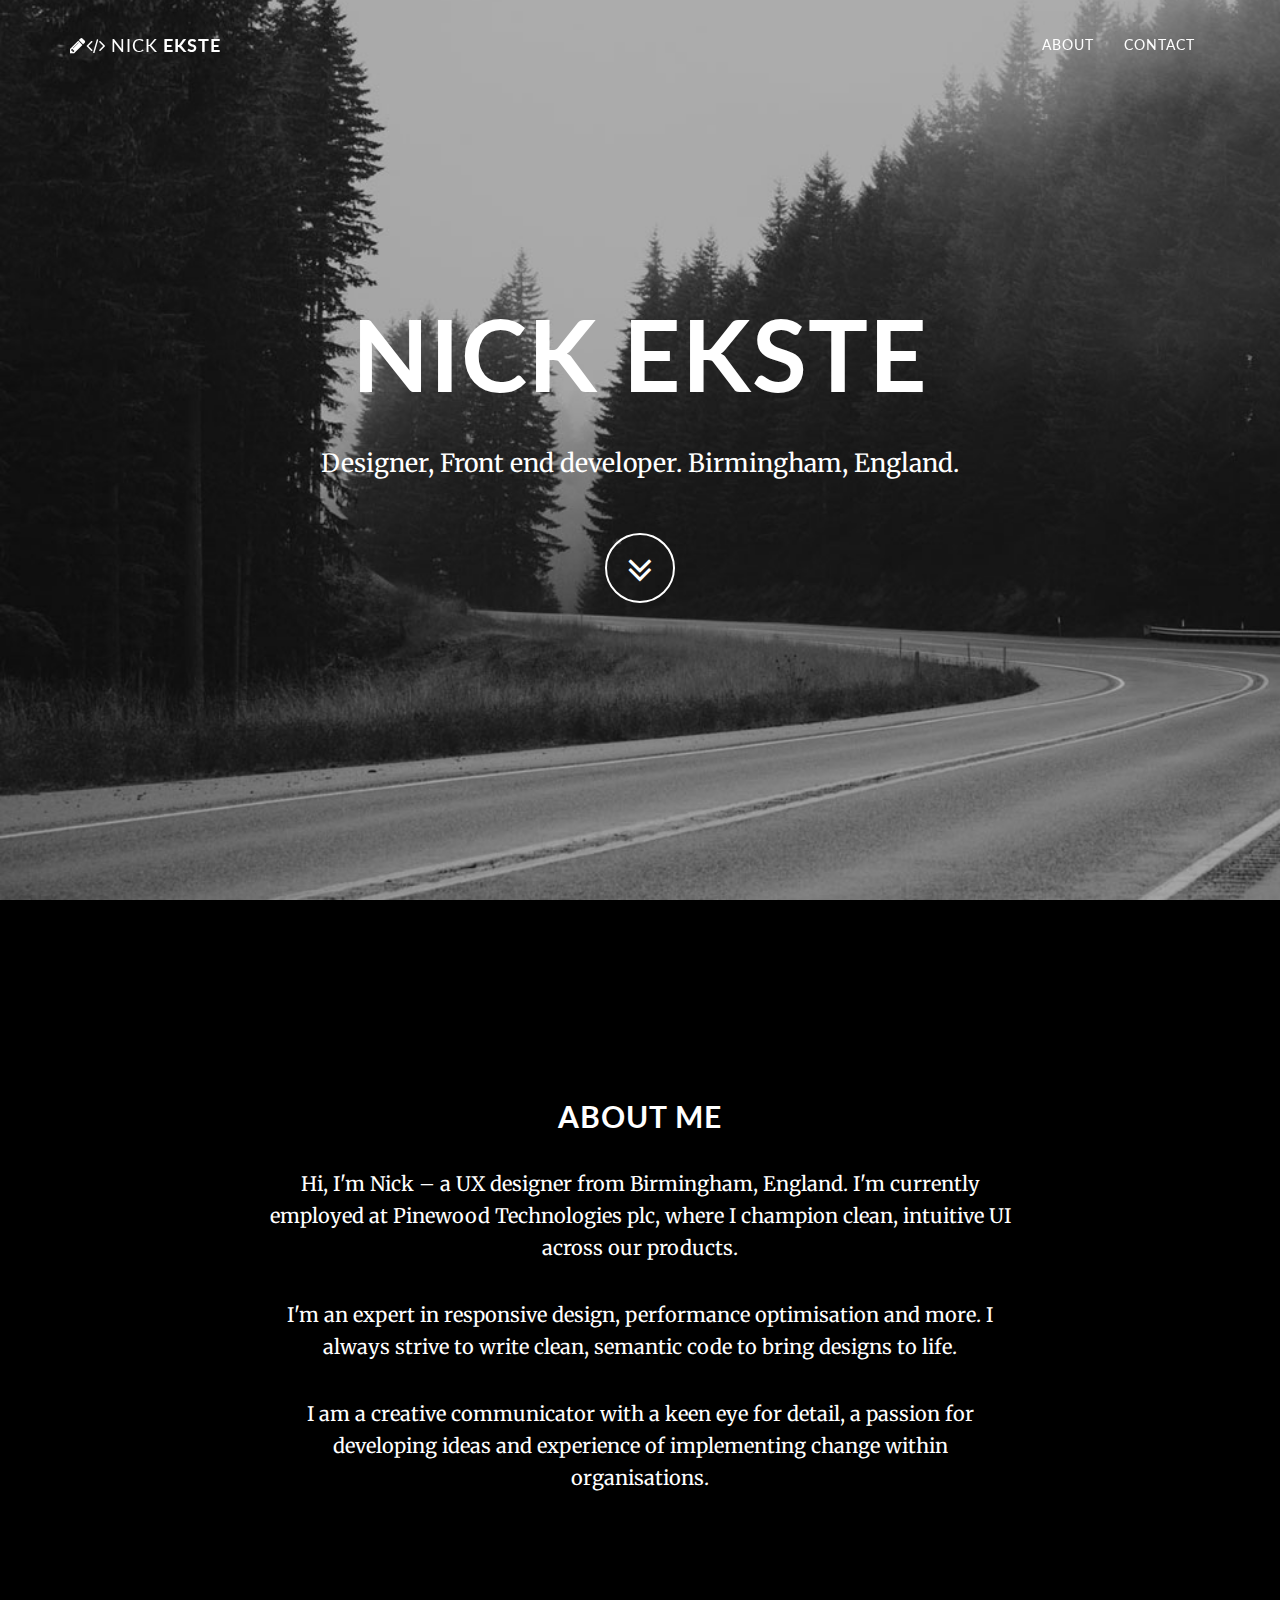
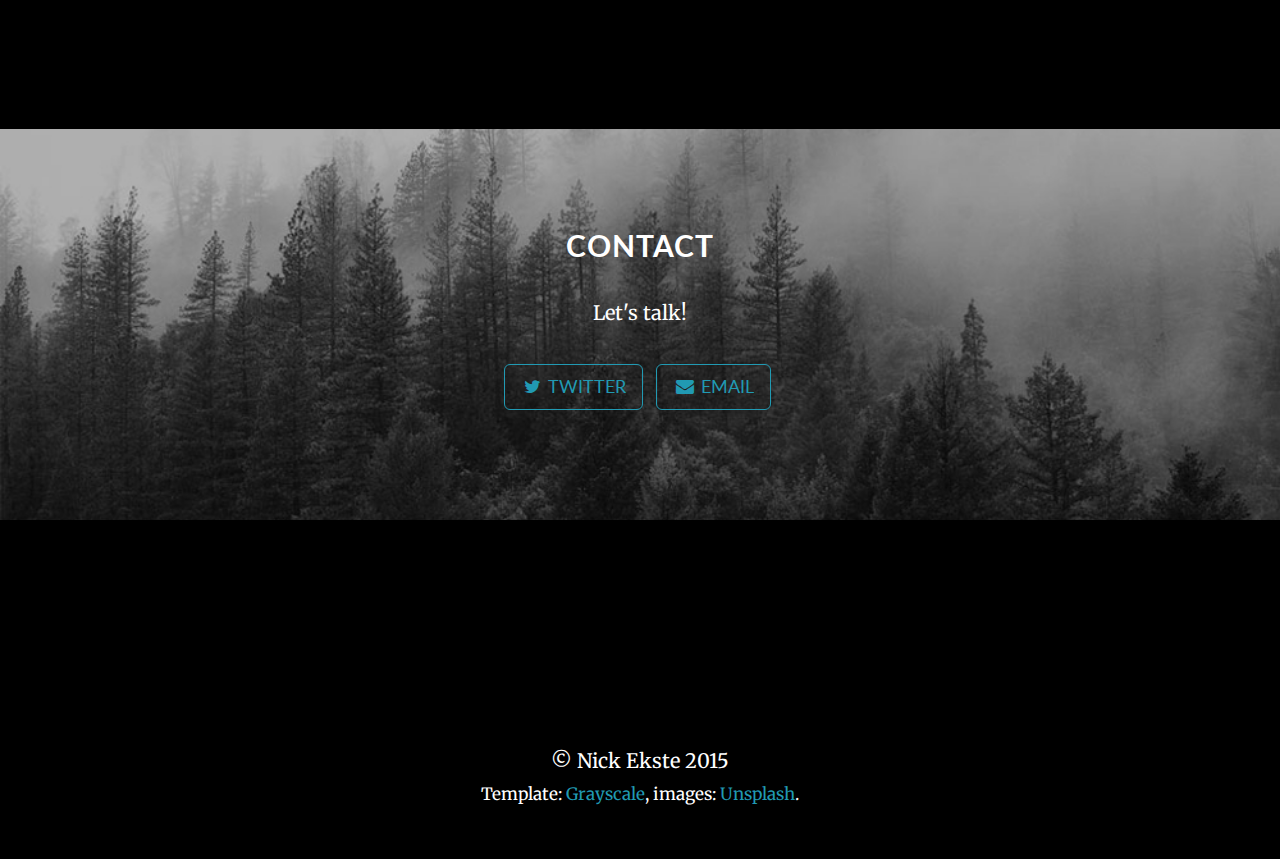
==== index.html @ 67f65b8c "Removed acronyms" ====
<!DOCTYPE html>
<html lang="en">
  <head>
    <meta charset="utf-8">
    <meta http-equiv="X-UA-Compatible" content="IE=edge">
    <meta name="viewport" content="width=device-width, initial-scale=1">
    <title>Nick Ekste - Designer, Front end developer</title>

    <!-- Bootstrap -->
    <link href="assets/stylesheets/main.css" rel="stylesheet">

    <!-- Typography -->
    <link href='//fonts.googleapis.com/css?family=Lato:400,400italic|Merriweather:400,400italic,700' rel='stylesheet' type='text/css'>

    <!-- Favicons -->
    <link rel="apple-touch-icon" sizes="57x57" href="apple-touch-icon-57x57.png">
    <link rel="apple-touch-icon" sizes="60x60" href="apple-touch-icon-60x60.png">
    <link rel="apple-touch-icon" sizes="72x72" href="apple-touch-icon-72x72.png">
    <link rel="apple-touch-icon" sizes="76x76" href="apple-touch-icon-76x76.png">
    <link rel="apple-touch-icon" sizes="114x114" href="apple-touch-icon-114x114.png">
    <link rel="apple-touch-icon" sizes="120x120" href="apple-touch-icon-120x120.png">
    <link rel="apple-touch-icon" sizes="144x144" href="apple-touch-icon-144x144.png">
    <link rel="apple-touch-icon" sizes="152x152" href="apple-touch-icon-152x152.png">
    <link rel="apple-touch-icon" sizes="180x180" href="apple-touch-icon-180x180.png">
    <link rel="icon" type="image/png" href="favicon-32x32.png" sizes="32x32">
    <link rel="icon" type="image/png" href="favicon-194x194.png" sizes="194x194">
    <link rel="icon" type="image/png" href="favicon-96x96.png" sizes="96x96">
    <link rel="icon" type="image/png" href="android-chrome-192x192.png" sizes="192x192">
    <link rel="icon" type="image/png" href="favicon-16x16.png" sizes="16x16">
    <link rel="manifest" href="manifest.json">
    <meta name="msapplication-TileColor" content="#000000">
    <meta name="msapplication-TileImage" content="mstile-144x144.png">
    <meta name="theme-color" content="#ffffff">
      
    <!-- HTML5 shim and Respond.js for IE8 support of HTML5 elements and media queries -->
    <!-- WARNING: Respond.js doesn't work if you view the page via file:// -->
    <!--[if lt IE 9]>
      <script src="//oss.maxcdn.com/html5shiv/3.7.2/html5shiv.min.js"></script>
      <script src="//oss.maxcdn.com/respond/1.4.2/respond.min.js"></script>
    <![endif]-->
  </head>
  <body>
      
<body id="page-top" data-spy="scroll" data-target=".navbar-fixed-top">

    <!-- Navigation -->
    <nav class="navbar navbar-custom navbar-fixed-top" role="navigation">
        <div class="container">
            <div class="navbar-header">
                <button type="button" class="navbar-toggle" data-toggle="collapse" data-target=".navbar-main-collapse">
                    <i class="fa fa-bars"></i>
                </button>
                <a class="navbar-brand page-scroll" href="#page-top">
                    <i class="fa fa-pencil"></i><i class="fa fa-code"></i>  <span class="light">Nick</span> Ekste
                </a>
            </div>

            <!-- Collect the nav links, forms, and other content for toggling -->
            <div class="collapse navbar-collapse navbar-right navbar-main-collapse">
                <ul class="nav navbar-nav">
                    <!-- Hidden li included to remove active class from about link when scrolled up past about section -->
                    <li class="hidden">
                        <a href="#page-top"></a>
                    </li>
                    <li>
                        <a class="page-scroll" href="#about">About</a>
                    </li>
                    <li>
                        <a class="page-scroll" href="#contact">Contact</a>
                    </li>
                </ul>
            </div>
            <!-- /.navbar-collapse -->
        </div>
        <!-- /.container -->
    </nav>

    <!-- Intro Header -->
    <header class="intro">
        <div class="intro-body">
            <div class="container">
                <div class="row">
                    <div class="col-md-8 col-md-offset-2">
                        <h1 class="brand-heading">Nick Ekste</h1>
                        <p class="intro-text">Designer, Front end developer. Birmingham, England.</p>
                        <a href="#about" class="btn btn-circle page-scroll pulse">
                            <i class="fa fa-angle-double-down"></i>
                        </a>
                    </div>
                </div>
            </div>
        </div>
    </header>

    <!-- About Section -->
    <section id="about" class="container content-section text-center">
        <div class="row">
            <div class="col-lg-8 col-lg-offset-2">
                <h2>About Me</h2>
                <p>Hi, I'm Nick &ndash; a UX designer from Birmingham, England. I'm currently employed at Pinewood Technologies plc, where I champion clean, intuitive UI across our products.</p>
                <p>I'm an expert in responsive design, performance optimisation and more. I always strive to write clean, semantic code to bring designs to life.</p>
                <p>I am a creative communicator with a keen eye for detail, a passion for developing ideas and experience of implementing change within organisations.</p>
            </div>
        </div>
    </section>

    <!-- Contact Section -->
    <section id="contact" class="content-section text-center">
        <div class="download-section">
            <div class="container">
                <div class="col-lg-8 col-lg-offset-2">
                    <h2>Contact</h2>
                    <p>Let's talk!</p>
                    <ul class="list-inline banner-social-buttons">
                        <li>
                            <a href="//twitter.com/ekste" class="btn btn-default btn-lg"><i class="fa fa-twitter fa-fw"></i> <span class="network-name">Twitter</span></a>
                        </li>
                        <li>
                            <a href="mailto:nick@ekste.co.uk" class="btn btn-default btn-lg"><i class="fa fa-envelope fa-fw"></i> <span class="network-name">Email</span></a>
                        </li>
                    </ul>
                </div>
            </div>
        </div>
    </section>
    
    <!-- Footer -->
    <footer>
        <div class="container text-center">
            <p>&copy; Nick Ekste 2015</p>
            <p><small>Template: <a href="http://startbootstrap.com/template-overviews/grayscale/" title="Grayscale">Grayscale</a>, images: <a href="https://unsplash.com/" title="Unsplash">Unsplash</a>.</small></p>
        </div>
    </footer>


    <!-- jQuery (necessary for Bootstrap's JavaScript plugins) -->
    <script src="//ajax.googleapis.com/ajax/libs/jquery/1.11.2/jquery.min.js"></script>
    <!-- Include all compiled plugins (below), or include individual files as needed -->
    <script src="js/main.min.js"></script>
  </body>
</html>
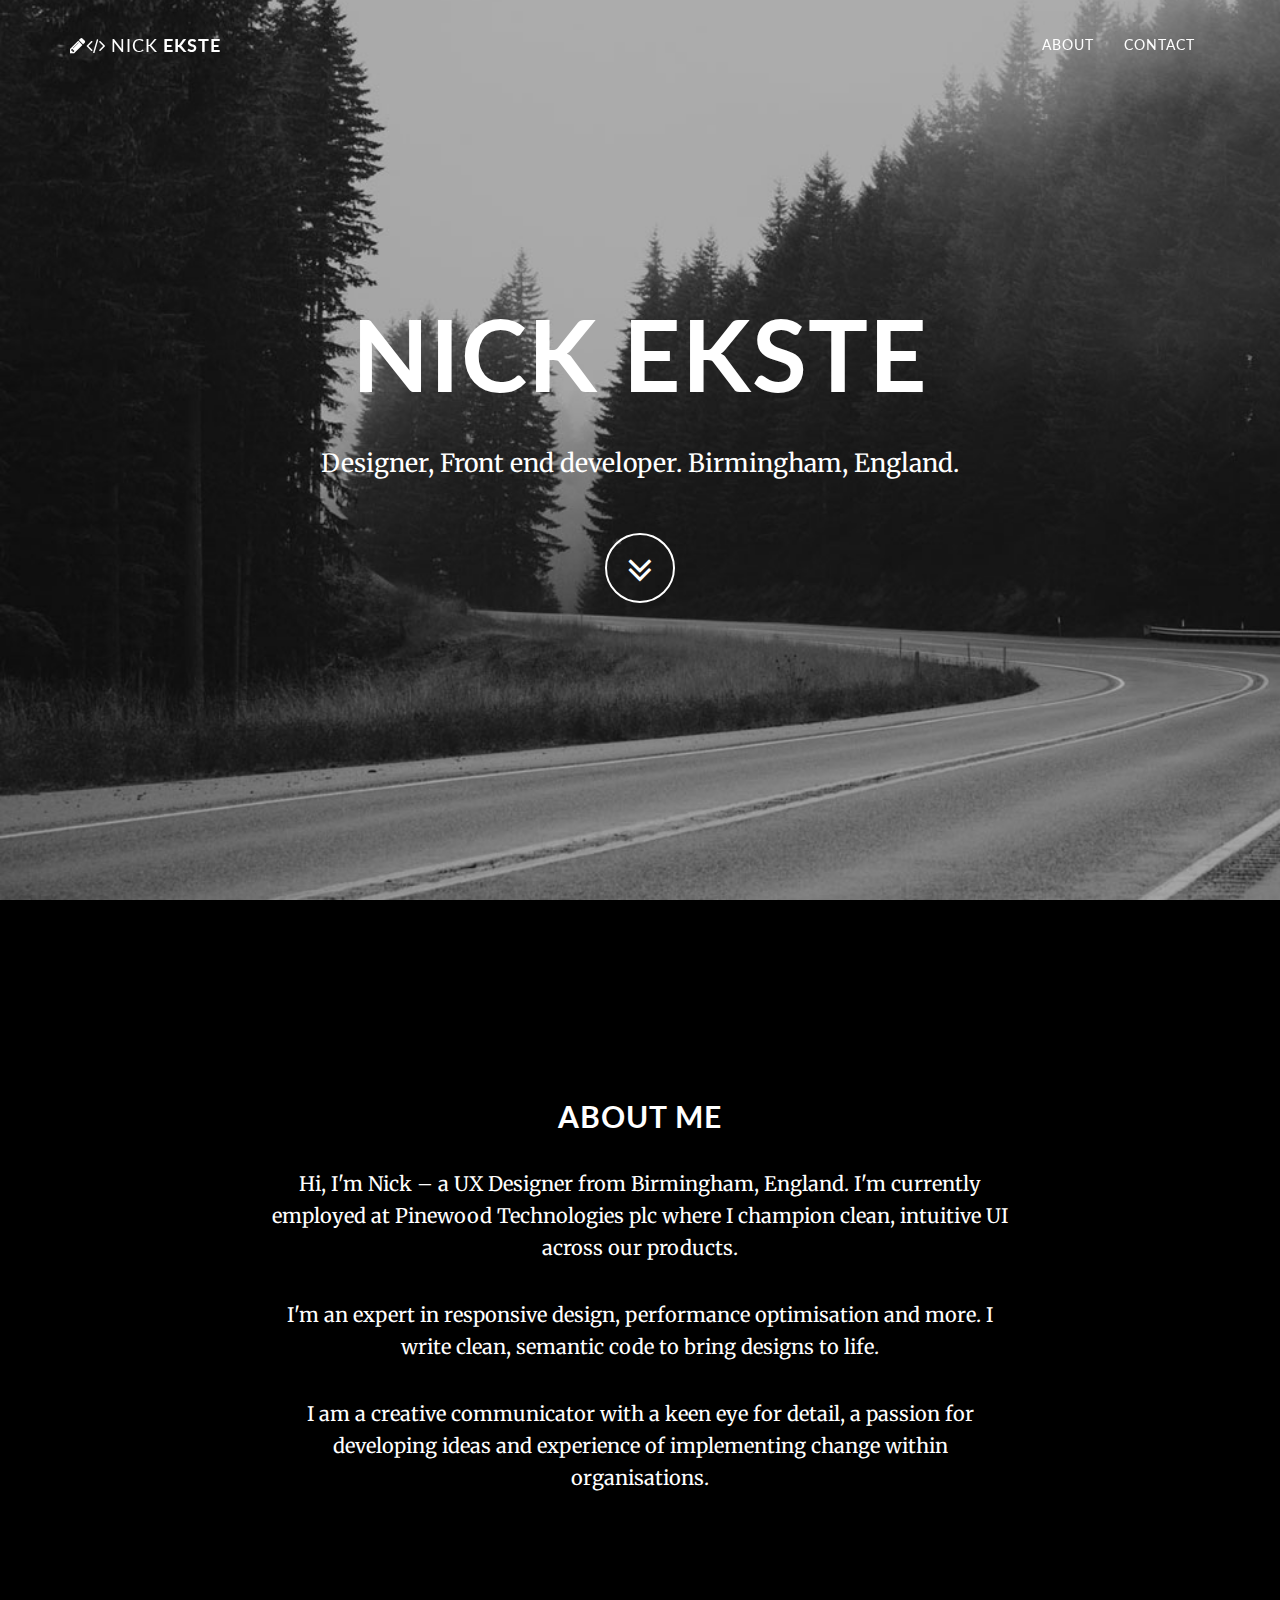
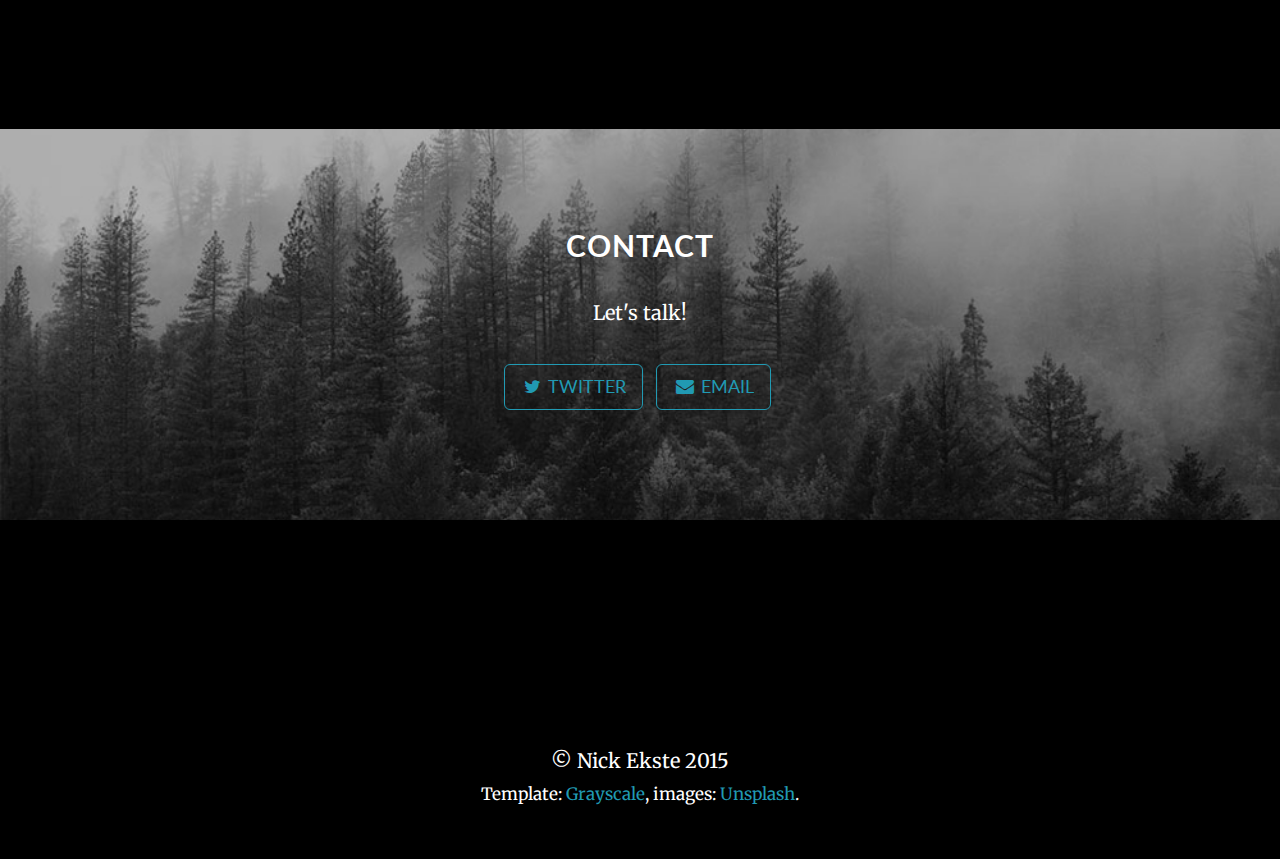
==== commit fc5b7e0a: "Changed some wording" ====
--- a/index.html
+++ b/index.html
@@ -97,8 +97,8 @@
         <div class="row">
             <div class="col-lg-8 col-lg-offset-2">
                 <h2>About Me</h2>
-                <p>Hi, I'm Nick &ndash; a UX designer from Birmingham, England. I'm currently employed at Pinewood Technologies plc, where I champion clean, intuitive UI across our products.</p>
-                <p>I'm an expert in responsive design, performance optimisation and more. I always strive to write clean, semantic code to bring designs to life.</p>
+                <p>Hi, I'm Nick &ndash; a UX Designer from Birmingham, England. I'm currently employed at Pinewood Technologies plc where I champion clean, intuitive UI across our products.</p>
+                <p>I'm an expert in responsive design, performance optimisation and more. I write clean, semantic code to bring designs to life.</p>
                 <p>I am a creative communicator with a keen eye for detail, a passion for developing ideas and experience of implementing change within organisations.</p>
             </div>
         </div>
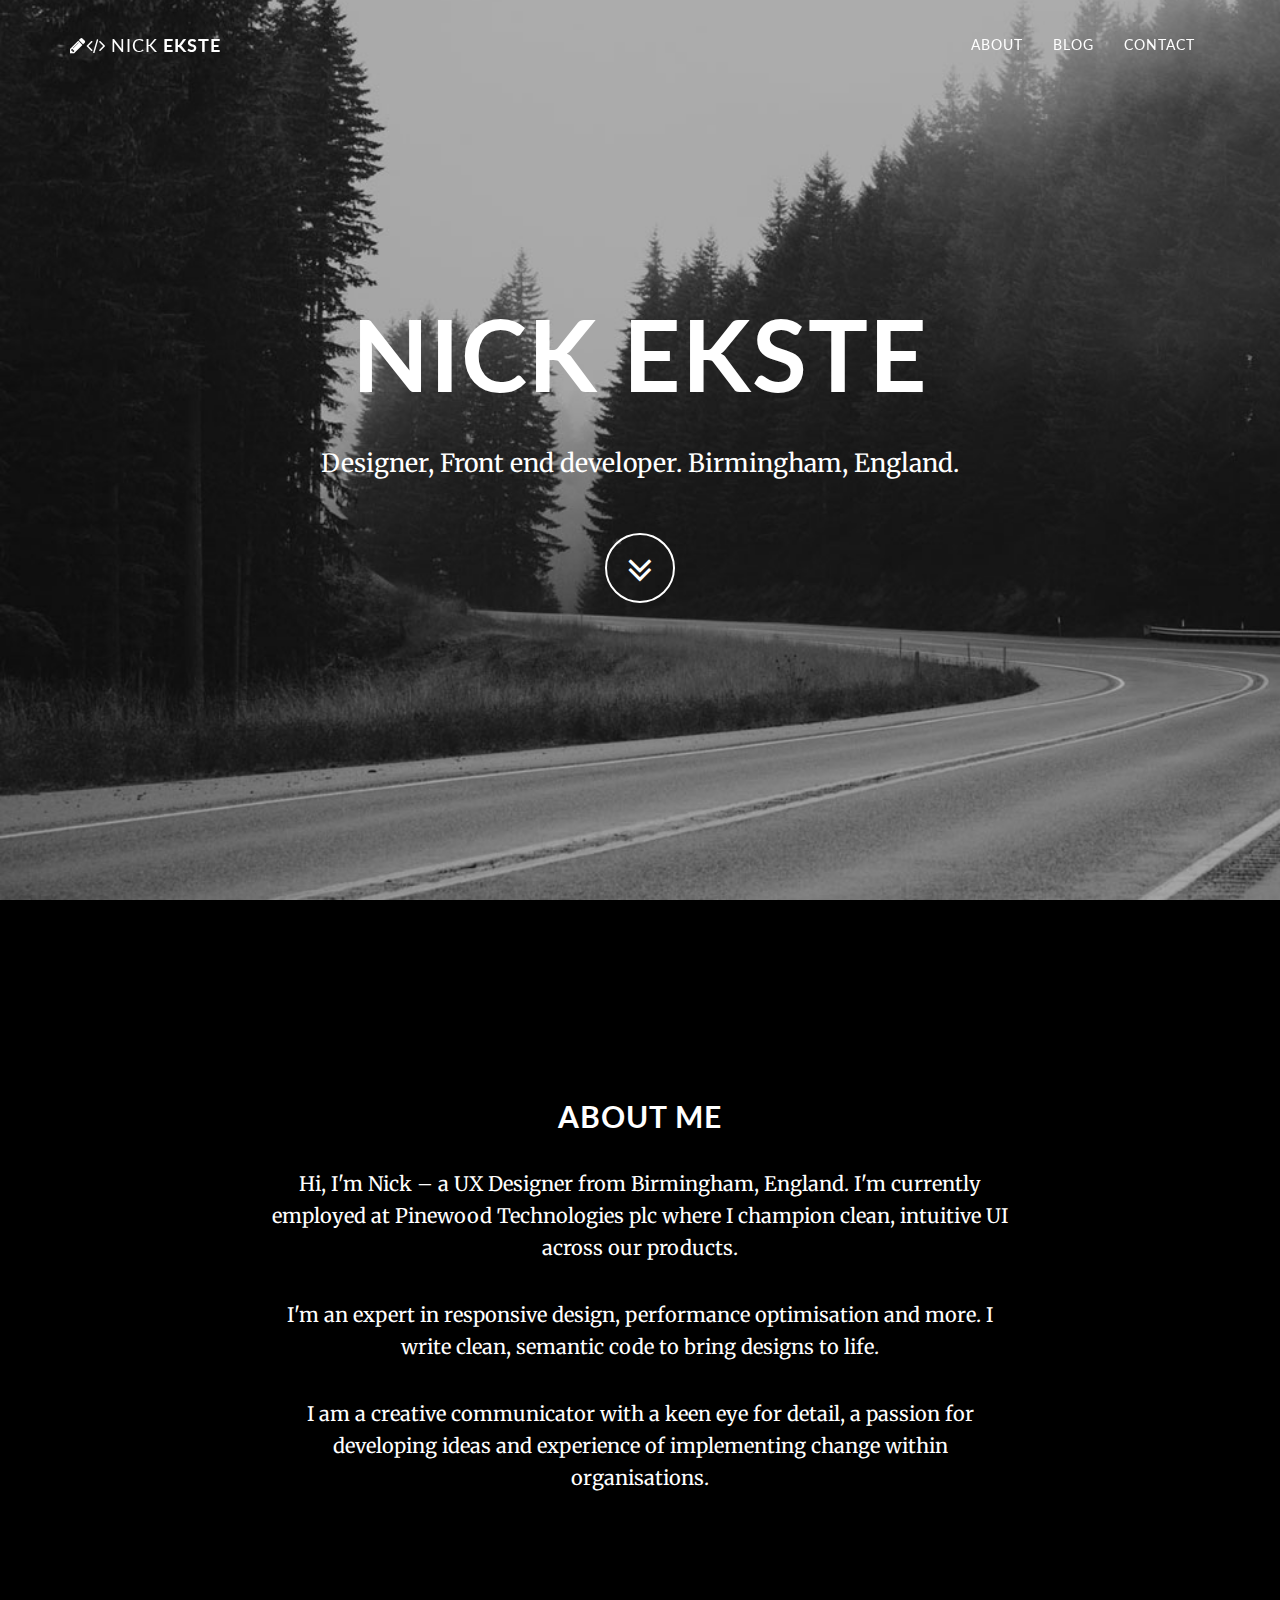
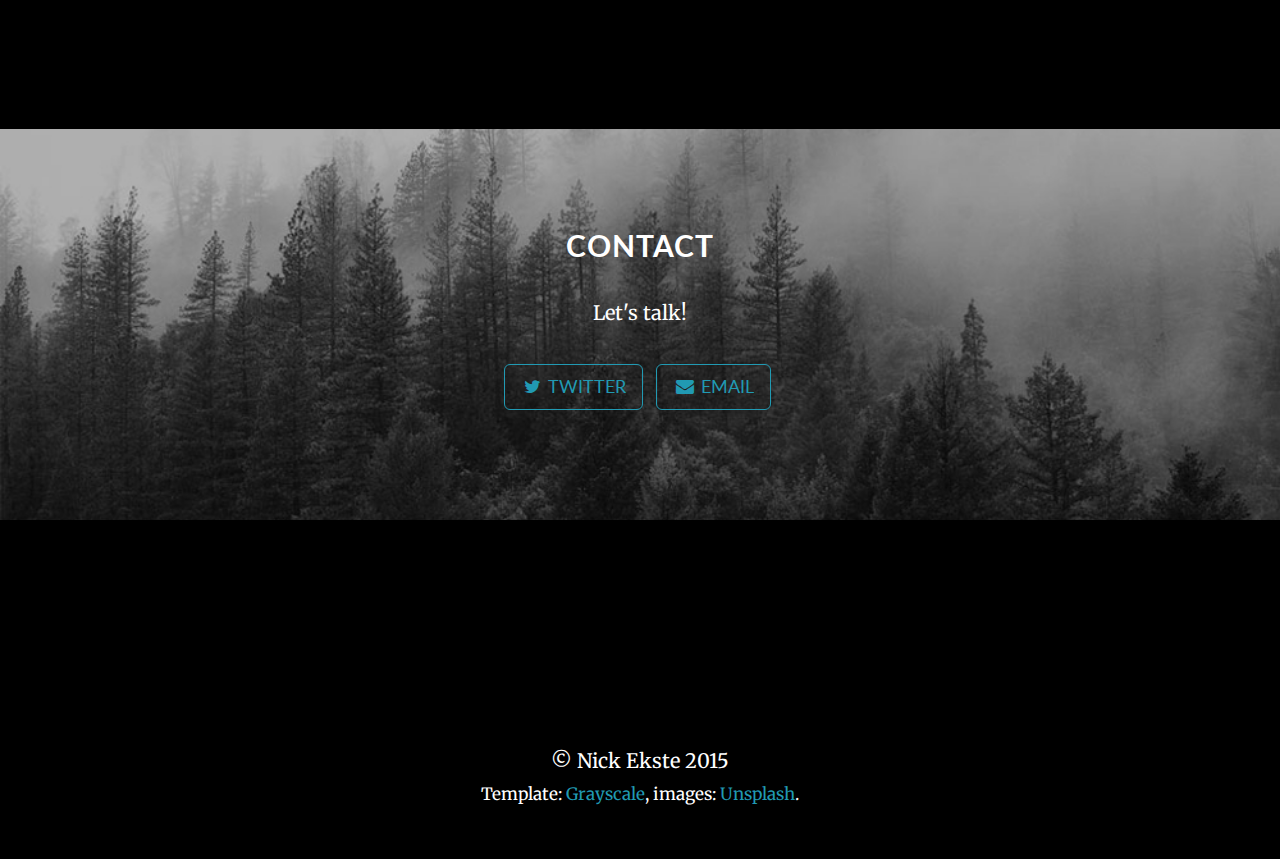
==== commit 45370d56: "Update index.html" ====
--- a/index.html
+++ b/index.html
@@ -64,6 +64,9 @@
                     </li>
                     <li>
                         <a class="page-scroll" href="#about">About</a>
+                    </li>
+                    <li>
+                        <a href="https://ekste.wordpress.com/" title="Nick Ekste's Blog">Blog</a>
                     </li>
                     <li>
                         <a class="page-scroll" href="#contact">Contact</a>
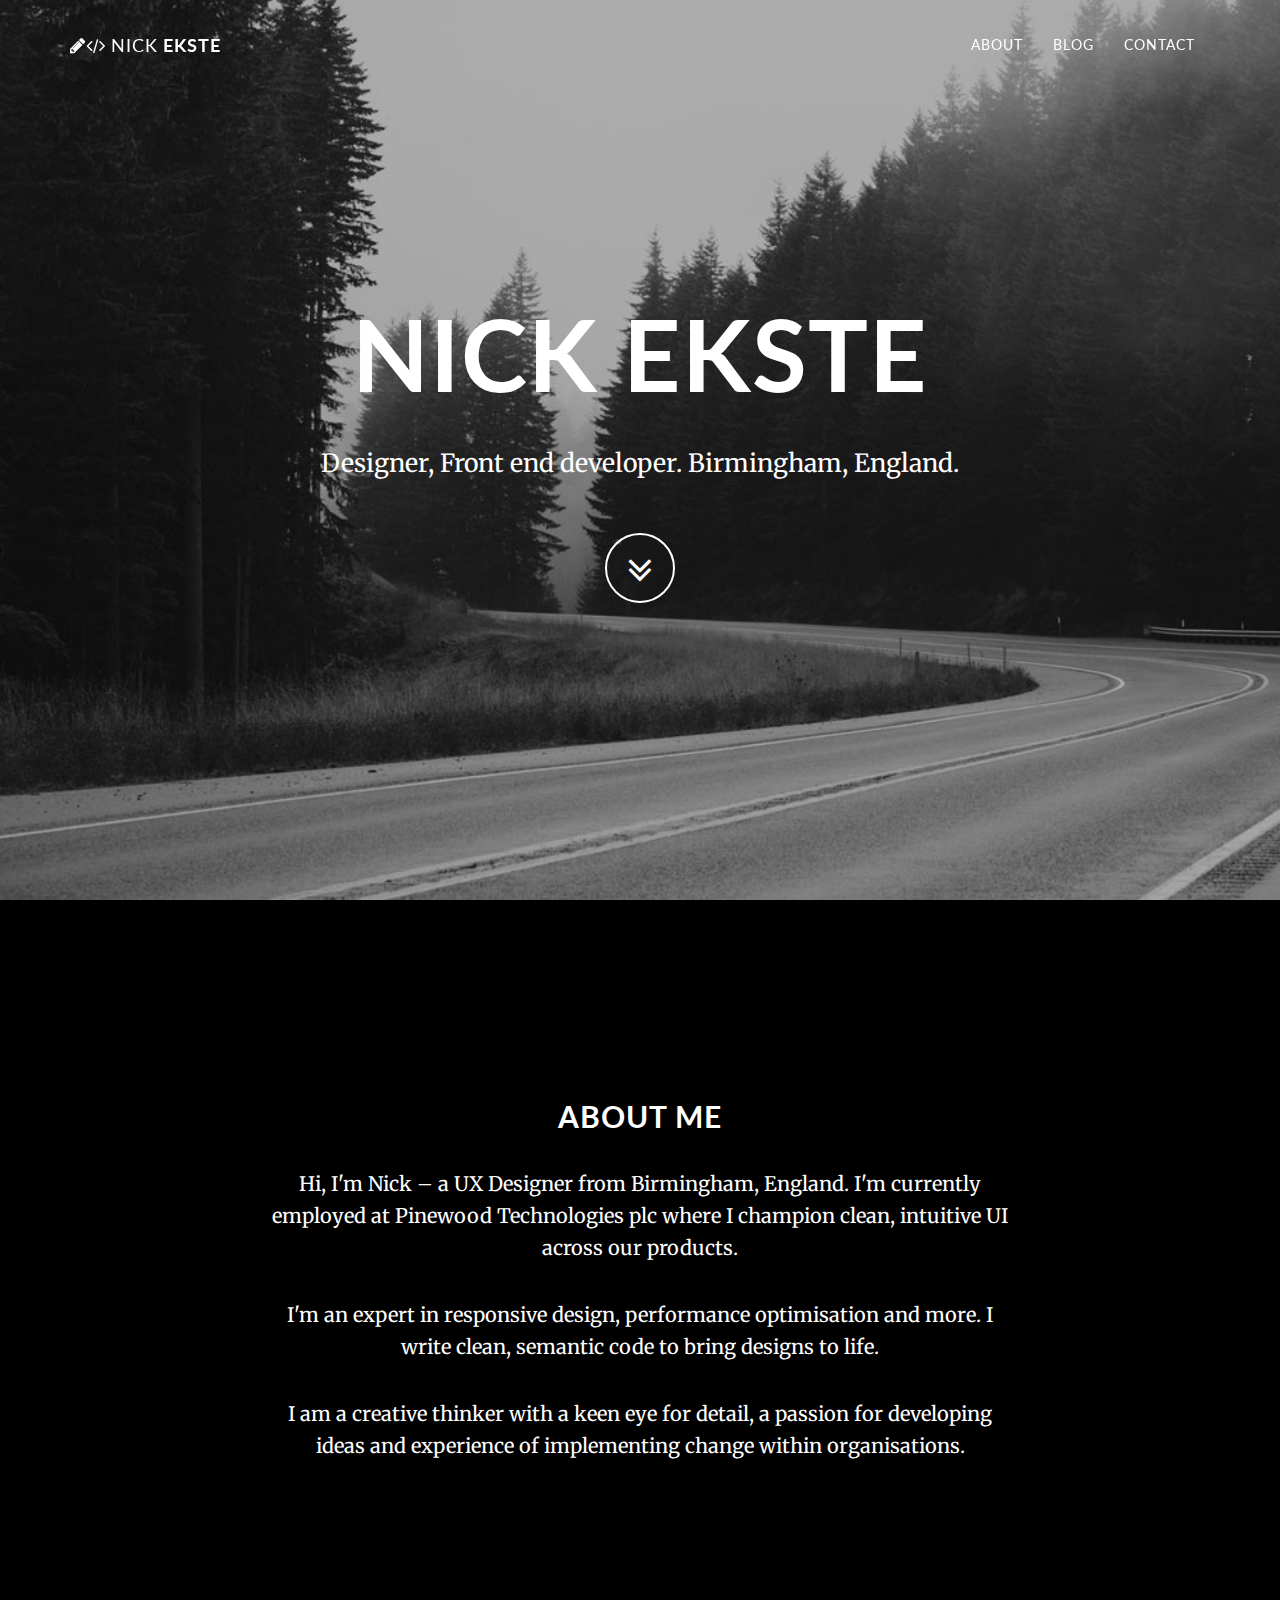
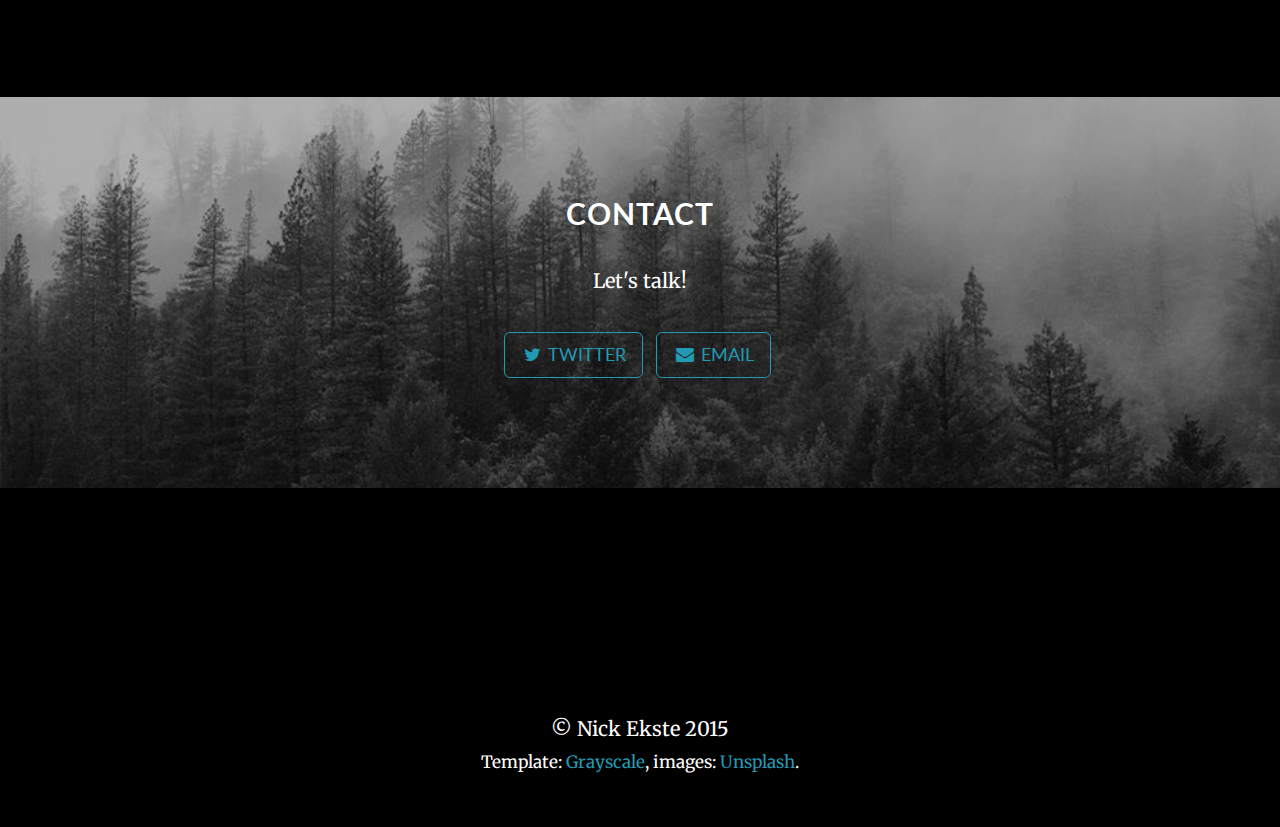
==== commit a28d18ff: "Update index.html" ====
--- a/index.html
+++ b/index.html
@@ -102,7 +102,7 @@
                 <h2>About Me</h2>
                 <p>Hi, I'm Nick &ndash; a UX Designer from Birmingham, England. I'm currently employed at Pinewood Technologies plc where I champion clean, intuitive UI across our products.</p>
                 <p>I'm an expert in responsive design, performance optimisation and more. I write clean, semantic code to bring designs to life.</p>
-                <p>I am a creative communicator with a keen eye for detail, a passion for developing ideas and experience of implementing change within organisations.</p>
+                <p>I am a creative thinker with a keen eye for detail, a passion for developing ideas and experience of implementing change within organisations.</p>
             </div>
         </div>
     </section>
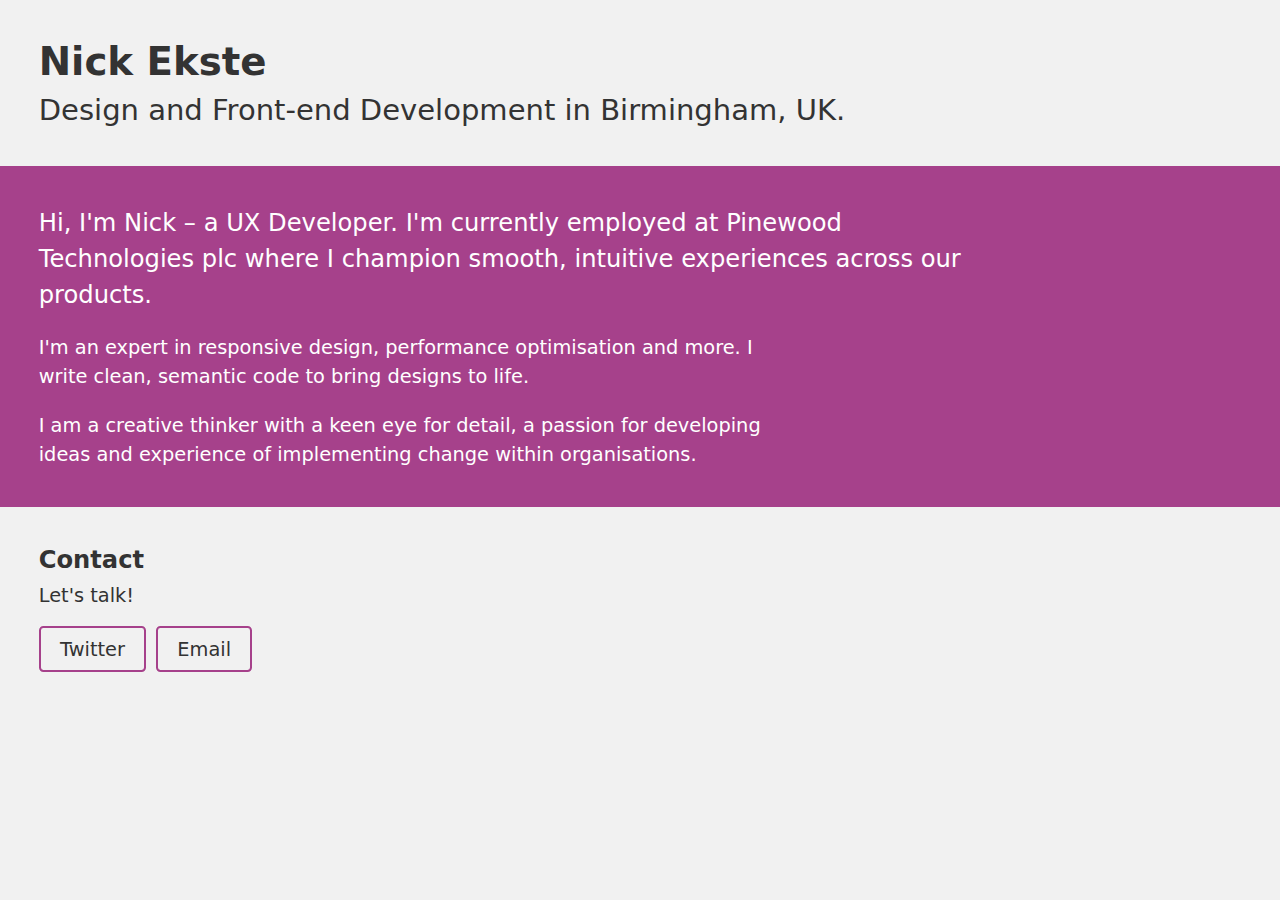
==== commit 07c354ba: "newness" ====
--- a/index.html
+++ b/index.html
@@ -1,144 +1,51 @@
 <!DOCTYPE html>
 <html lang="en">
-  <head>
-    <meta charset="utf-8">
-    <meta http-equiv="X-UA-Compatible" content="IE=edge">
-    <meta name="viewport" content="width=device-width, initial-scale=1">
-    <title>Nick Ekste - Designer, Front end developer</title>
 
-    <!-- Bootstrap -->
-    <link href="assets/stylesheets/main.css" rel="stylesheet">
+<head>
+    <meta charset="UTF-8">
+    <meta name="viewport" content="width=device-width, initial-scale=1.0">
+    <meta http-equiv="X-UA-Compatible" content="ie=edge">
+    <title>Nick Ekste</title>
+    <link rel="stylesheet" href="./style.css">
+    <link rel="icon" href="/favicon.ico" type="image/x-icon">
+    <link rel="apple-touch-icon" sizes="180x180" href="/apple-touch-icon.png">
+    <link rel="icon" type="image/png" sizes="32x32" href="/favicon-32x32.png">
+    <link rel="icon" type="image/png" sizes="16x16" href="/favicon-16x16.png">
+    <link rel="manifest" href="/site.webmanifest">
+    <meta name="msapplication-TileColor" content="#333333">
+    <meta name="theme-color" content="#a6418b">
+</head>
 
-    <!-- Typography -->
-    <link href='//fonts.googleapis.com/css?family=Lato:400,400italic|Merriweather:400,400italic,700' rel='stylesheet' type='text/css'>
+<body>
+    <header class="header">
+        <h1 class="header__title">Nick Ekste</h1>
+        <h2 class="header__subtitle">Design and Front-end Development in Birmingham, UK.</h2>
+    </header>
+    <main class="main">
+        <p class="main__text">Hi, I'm Nick &ndash; a UX Developer. I'm currently employed at
+            Pinewood
+            Technologies plc
+            where I champion smooth, intuitive experiences across our products.</p>
+        <p class="main__text">I'm an expert in responsive design, performance optimisation and more. I write clean,
+            semantic code to bring
+            designs to life.</p>
+        <p class="main__text">I am a creative thinker with a keen eye for detail, a passion for developing ideas and
+            experience of
+            implementing change within organisations.</p>
+    </main>
+    <footer class="contact">
+        <h4 class="contact__title">Contact</h4>
+        <p class="contact__subtitle">Let's talk!</p>
+        <ul class="contact__list">
+            <li class="contact__listItem">
+                <a class="contact__link" href="https://twitter.com/ekste">Twitter</a>
+            </li>
+            <li class="contact__listItem">
+                <a class="contact__link" href="nick@ekste.co.uk">Email</a>
+            </li>
+        </ul>
+    </footer>
+    <script src="index.js"></script>
+</body>
 
-    <!-- Favicons -->
-    <link rel="apple-touch-icon" sizes="57x57" href="apple-touch-icon-57x57.png">
-    <link rel="apple-touch-icon" sizes="60x60" href="apple-touch-icon-60x60.png">
-    <link rel="apple-touch-icon" sizes="72x72" href="apple-touch-icon-72x72.png">
-    <link rel="apple-touch-icon" sizes="76x76" href="apple-touch-icon-76x76.png">
-    <link rel="apple-touch-icon" sizes="114x114" href="apple-touch-icon-114x114.png">
-    <link rel="apple-touch-icon" sizes="120x120" href="apple-touch-icon-120x120.png">
-    <link rel="apple-touch-icon" sizes="144x144" href="apple-touch-icon-144x144.png">
-    <link rel="apple-touch-icon" sizes="152x152" href="apple-touch-icon-152x152.png">
-    <link rel="apple-touch-icon" sizes="180x180" href="apple-touch-icon-180x180.png">
-    <link rel="icon" type="image/png" href="favicon-32x32.png" sizes="32x32">
-    <link rel="icon" type="image/png" href="favicon-194x194.png" sizes="194x194">
-    <link rel="icon" type="image/png" href="favicon-96x96.png" sizes="96x96">
-    <link rel="icon" type="image/png" href="android-chrome-192x192.png" sizes="192x192">
-    <link rel="icon" type="image/png" href="favicon-16x16.png" sizes="16x16">
-    <link rel="manifest" href="manifest.json">
-    <meta name="msapplication-TileColor" content="#000000">
-    <meta name="msapplication-TileImage" content="mstile-144x144.png">
-    <meta name="theme-color" content="#ffffff">
-      
-    <!-- HTML5 shim and Respond.js for IE8 support of HTML5 elements and media queries -->
-    <!-- WARNING: Respond.js doesn't work if you view the page via file:// -->
-    <!--[if lt IE 9]>
-      <script src="//oss.maxcdn.com/html5shiv/3.7.2/html5shiv.min.js"></script>
-      <script src="//oss.maxcdn.com/respond/1.4.2/respond.min.js"></script>
-    <![endif]-->
-  </head>
-  <body>
-      
-<body id="page-top" data-spy="scroll" data-target=".navbar-fixed-top">
-
-    <!-- Navigation -->
-    <nav class="navbar navbar-custom navbar-fixed-top" role="navigation">
-        <div class="container">
-            <div class="navbar-header">
-                <button type="button" class="navbar-toggle" data-toggle="collapse" data-target=".navbar-main-collapse">
-                    <i class="fa fa-bars"></i>
-                </button>
-                <a class="navbar-brand page-scroll" href="#page-top">
-                    <i class="fa fa-pencil"></i><i class="fa fa-code"></i>  <span class="light">Nick</span> Ekste
-                </a>
-            </div>
-
-            <!-- Collect the nav links, forms, and other content for toggling -->
-            <div class="collapse navbar-collapse navbar-right navbar-main-collapse">
-                <ul class="nav navbar-nav">
-                    <!-- Hidden li included to remove active class from about link when scrolled up past about section -->
-                    <li class="hidden">
-                        <a href="#page-top"></a>
-                    </li>
-                    <li>
-                        <a class="page-scroll" href="#about">About</a>
-                    </li>
-                    <li>
-                        <a href="https://ekste.wordpress.com/" title="Nick Ekste's Blog">Blog</a>
-                    </li>
-                    <li>
-                        <a class="page-scroll" href="#contact">Contact</a>
-                    </li>
-                </ul>
-            </div>
-            <!-- /.navbar-collapse -->
-        </div>
-        <!-- /.container -->
-    </nav>
-
-    <!-- Intro Header -->
-    <header class="intro">
-        <div class="intro-body">
-            <div class="container">
-                <div class="row">
-                    <div class="col-md-8 col-md-offset-2">
-                        <h1 class="brand-heading">Nick Ekste</h1>
-                        <p class="intro-text">Designer, Front end developer. Birmingham, England.</p>
-                        <a href="#about" class="btn btn-circle page-scroll pulse">
-                            <i class="fa fa-angle-double-down"></i>
-                        </a>
-                    </div>
-                </div>
-            </div>
-        </div>
-    </header>
-
-    <!-- About Section -->
-    <section id="about" class="container content-section text-center">
-        <div class="row">
-            <div class="col-lg-8 col-lg-offset-2">
-                <h2>About Me</h2>
-                <p>Hi, I'm Nick &ndash; a UX Designer from Birmingham, England. I'm currently employed at Pinewood Technologies plc where I champion clean, intuitive UI across our products.</p>
-                <p>I'm an expert in responsive design, performance optimisation and more. I write clean, semantic code to bring designs to life.</p>
-                <p>I am a creative thinker with a keen eye for detail, a passion for developing ideas and experience of implementing change within organisations.</p>
-            </div>
-        </div>
-    </section>
-
-    <!-- Contact Section -->
-    <section id="contact" class="content-section text-center">
-        <div class="download-section">
-            <div class="container">
-                <div class="col-lg-8 col-lg-offset-2">
-                    <h2>Contact</h2>
-                    <p>Let's talk!</p>
-                    <ul class="list-inline banner-social-buttons">
-                        <li>
-                            <a href="//twitter.com/ekste" class="btn btn-default btn-lg"><i class="fa fa-twitter fa-fw"></i> <span class="network-name">Twitter</span></a>
-                        </li>
-                        <li>
-                            <a href="mailto:nick@ekste.co.uk" class="btn btn-default btn-lg"><i class="fa fa-envelope fa-fw"></i> <span class="network-name">Email</span></a>
-                        </li>
-                    </ul>
-                </div>
-            </div>
-        </div>
-    </section>
-    
-    <!-- Footer -->
-    <footer>
-        <div class="container text-center">
-            <p>&copy; Nick Ekste 2015</p>
-            <p><small>Template: <a href="http://startbootstrap.com/template-overviews/grayscale/" title="Grayscale">Grayscale</a>, images: <a href="https://unsplash.com/" title="Unsplash">Unsplash</a>.</small></p>
-        </div>
-    </footer>
-
-
-    <!-- jQuery (necessary for Bootstrap's JavaScript plugins) -->
-    <script src="//ajax.googleapis.com/ajax/libs/jquery/1.11.2/jquery.min.js"></script>
-    <!-- Include all compiled plugins (below), or include individual files as needed -->
-    <script src="js/main.min.js"></script>
-  </body>
-</html>
+</html>--- a/style.css
+++ b/style.css
@@ -0,0 +1,116 @@
+:root {
+    --textColour: #333;
+    --textColour--inverted: #FFF;
+    --lightBackground: #F1F1F1;
+    --midBackground: #A6418B;
+    --midBackgroundAccent: #C04BF2;
+    --baseFontSize: 1.1rem;
+    --spacing: calc(var(--baseFontSize) * 2);
+    --spacing--quarter: calc(var(--spacing) / 4);
+    --spacing--half: calc(var(--spacing) / 2);
+    --spacing--double: calc(var(--spacing) * 2);
+    --titleWeight: 600;
+    --subtitleWeight: 500;
+    --borderRadius: .25rem;
+}
+
+@media (prefers-color-scheme: dark) {
+    :root {
+        --textColour: #F1F1F1;
+        --lightBackground: #333;
+    }
+}
+
+html,
+body {
+    font-size: var(--baseFontSize);
+    font-family: system-ui, -apple-system, BlinkMacSystemFont, 'Segoe UI', Roboto, Oxygen, Ubuntu, Cantarell, 'Open Sans', 'Helvetica Neue', sans-serif;
+    margin: 0;
+    background: var(--lightBackground);
+    color: var(--textColour);
+    height: 100%;
+}
+
+body {
+    display: flex;
+    flex-direction: column;
+}
+
+.header {
+    background: var(--lightBackground);
+    padding: var(--spacing);
+}
+
+.header__title {
+    font-size: calc(var(--baseFontSize) * 2);
+    margin-inline: 0;
+    margin-block: 0 var(--spacing--quarter);
+    font-weight: var(--titleWeight);
+}
+
+.header__subtitle {
+    margin: 0;
+    font-weight: var(--subtitleWeight);
+}
+
+.main {
+    padding: var(--spacing);
+    background: var(--midBackground);
+    color: var(--textColour--inverted);
+}
+
+.main__text {
+    margin-inline: 0;
+    margin-block: 0 var(--spacing--half);
+    line-height: 1.5;
+    max-inline-size: 60ch;
+}
+
+.main__text:first-of-type {
+    font-size: calc(var(--baseFontSize) * 1.25);
+    font-weight: var(--subtitleWeight);
+}
+
+.main__text:last-child {
+    margin: 0;
+}
+
+.contact {
+    padding: var(--spacing);
+}
+
+.contact__title {
+    font-size: calc(var(--baseFontSize) * 1.25);
+    margin-inline: 0;
+    margin-block: 0 var(--spacing--quarter);
+}
+
+.contact__subtitle {
+    margin-inline: 0;
+    margin-block: 0 var(--spacing--half);
+}
+
+.contact__list {
+    margin: 0;
+    padding: 0;
+    display: flex;
+    gap: var(--spacing--quarter);
+}
+
+.contact__listItem {
+    list-style: none;
+}
+
+.contact__link {
+    display: block;
+    text-decoration: none;
+    color: var(--textColour);
+    border: 2px solid var(--midBackground);
+    padding-block: var(--spacing--quarter);
+    padding-inline: var(--spacing--half);
+    border-radius: var(--borderRadius);
+}
+
+.contact__link:hover {
+    border: 2px solid var(--midBackgroundAccent);
+}